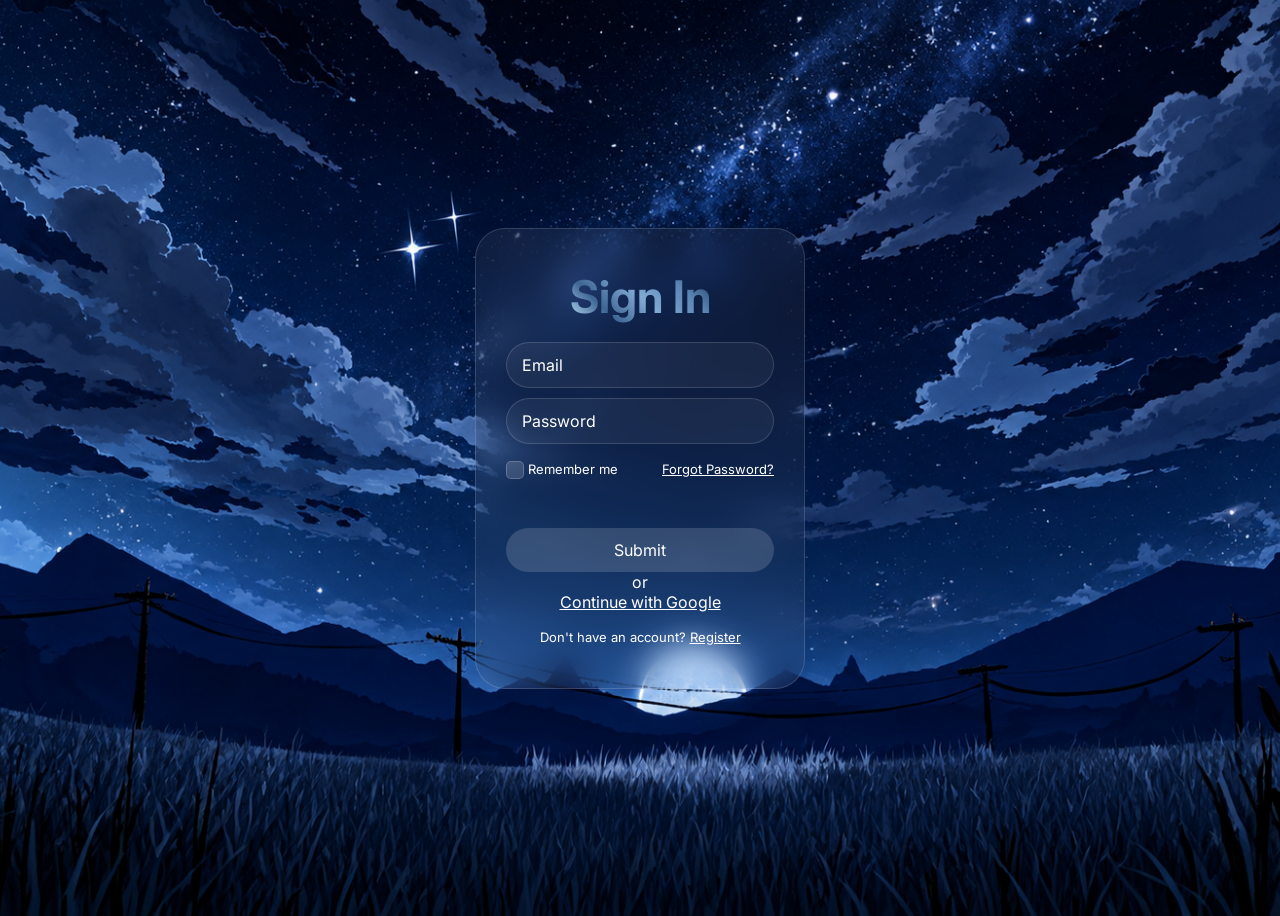
==== index.html @ b3b6f0af "Update index.html" ====
<!DOCTYPE html>
<html>
<head>
  <meta charset="UTF-8">
  <meta name="viewport" content="width=device-width, initial-scale=1">
  <link rel="stylesheet" href="style.css">
  <link rel="preconnect" href="https://fonts.googleapis.com">
  <link rel="preconnect" href="https://fonts.gstatic.com" crossorigin>
  <link href="https://fonts.googleapis.com/css2?family=Inter:ital,opsz,wght@0,14..32,100..900;1,14..32,100..900&display=swap" rel="stylesheet">
  <script type="module">
  import { createClient } from 'https://esm.sh/@supabase/supabase-js@2'
  const supabase = createClient('https://yhqtfxcofmmpmopfswac.supabase.co', 'sb_publishable_v0JDvYlZxEgMIMPtDTqsIw_ApUtStEy')
  const msg = document.getElementById('msg')
  const val = () => ({
    email: document.querySelector('.li-username').value,
    password: document.querySelector('.li-password').value
  })

  document.querySelector('.Log-In').addEventListener('submit', async (e) => {
    e.preventDefault()
    const { error } = await supabase.auth.signInWithPassword(val())
    if (error) msg.textContent = error.message
    else location.href = '/welcome.html'
  })
  
  document.querySelector('.reg').addEventListener('click', async (e) => {
    e.preventDefault()
    const { error } = await supabase.auth.signUp({
      ...val(),
      options: { emailRedirectTo: location.origin + '/welcome.html' }
    })
    msg.textContent = error ? error.message : 'Account created! Check your email if confirmation is on.'
  })
</script>
  <title>Log In</title>
</head>
<body>
  <form class="Log-In">
    <h1>Sign In</h1>
    <div class="login-input">
      <input class="li-username" placeholder="Email" type="email" required>
      <input class="li-password" placeholder="Password" type="password" maxlength="30" required>
    </div>
    <div class="Remember-Forgot">
      <input class="rm" id="rm" type="checkbox">
      <label for="rm" class="ls"><span>Remember me</span></label>
      <a href="#" class="fg">Forgot Password?</a>
    </div>
    <p id="msg"></p>
    <button class="login-btn" type="submit">Submit</button>
    <div class="divider"><span>or</span></div>
    <a class="google-btn"
   href="https://yhqtfxcofmmpmopfswac.supabase.co/auth/v1/authorize?provider=google&redirect_to=https://signupkav.vercel.app">
  Continue with Google
  </a>
    <p class="dhac">Don't have an account? <a class="reg" href="#">Register</a></p>
  </form>
</body>
</html>
---- style.css ----
*{
  color: white;
  font-family: Inter, Italic;
  box-sizing: border-box;
}

body {
  background: url('file_00000000906c8206be6231ce4b5646e3.png');
  background-size: cover;
  background-repeat: no-repeat;
  background-position: center;
  display: flex;
  justify-content: center;
  align-items: center;
  min-height: 100vh;
}

.Log-In {
  border: 1px solid rgba(255, 255, 255, 0.15);
  background: rgba(255, 255, 255, 0.05);
  backdrop-filter: blur(16px) saturate(100%);
  -webkit-backdrop-filter: blur(16px);
  border-radius: 30px;
  margin: 0;
  padding: 30px;
  width: 100%;
  max-width: 330px;
  display: flex;
  flex-direction: column;
  align-items: center;
}

h1 {
  font-size: 45px;
  text-align: center;
  margin-top: 10px;
  margin-bottom: 8px;
  background: -webkit-linear-gradient(45deg, #c0e6fd, #3f6593, #80aad3, #5b86b6, #1b3554);
  -webkit-background-clip: text;
  -webkit-text-fill-color: transparent;
}

p {
  width: 100%;
  text-align: center;
}

.login-input .li-username,
.login-input .li-password {
  outline: none;
  border: 1px solid rgba(255, 255, 255, 0.15);
  border-radius: 40px;
  width: 100%;
  padding: 12px 15px;
  font-size: 16px;
  background: rgba(255, 255, 255, 0.05);
  margin-top: 10px;
}

.login-input .li-username::placeholder,
.login-input .li-password::placeholder {
  color: white;
}

.Remember-Forgot {
  width: 100%;
  max-width: 400px;
  font-size: 13px;
  margin-top: 17px;
  display: flex;
  justify-content: space-between;
}

.Remember-Forgot > div {
  display: flex;
  align-items: center;
  gap: 3px;
}

.rm {
  margin: 0;
  appearance: none;
  -webkit-appearance: none;
  width: 18px;
  height: 18px;
  border: 1px solid rgba(255, 255, 255, 0.2);
  border-radius: 5px;
  background: rgba(255, 255, 255, 0.15);
  outline: none;
  -webkit-tap-highlight-color: transparent;
  cursor: pointer;
  transition: background 0.5s ease;
}

.rm:checked {
  background: skyblue;
}

.rm:not(:checked) {
  background: rgba(255, 255, 255, 0.15);
}
.ls {
  margin-left: 4px;
}
.fg {
  margin-left: auto;
  -webkit-tap-highlight-color: transparent;
}

.login-btn {
  border: none;
  border-radius: 30px;
  outline: none;
  width: 100%;
  padding: 12px 15px;
  font-size: 16px;
  background-color: rgba(255, 255, 255, 0.15);
  color: rgb(255, 255, 255);
  margin-top: 17px;
  transition: background-color 0.3s ease, color 0.3s ease, margin-bottom 0.3s ease, box-shadow 0.3s ease;
}

.login-btn:hover {
  background-color: rgb(255, 255, 255);
  color: rgb(49, 49, 49);
  margin-bottom: 5px;
  box-shadow: 1px 1px 10px rgba(255, 255, 255);
}

.login-btn:not(:hover) {
  background-color: rgba(255, 255, 255, 0.15);
  color: rgb(255, 255, 255);
}

.dhac {
  font-size: 13px;
  margin-top: 17px;
  -webkit-tap-highlight-color: transparent;
  }
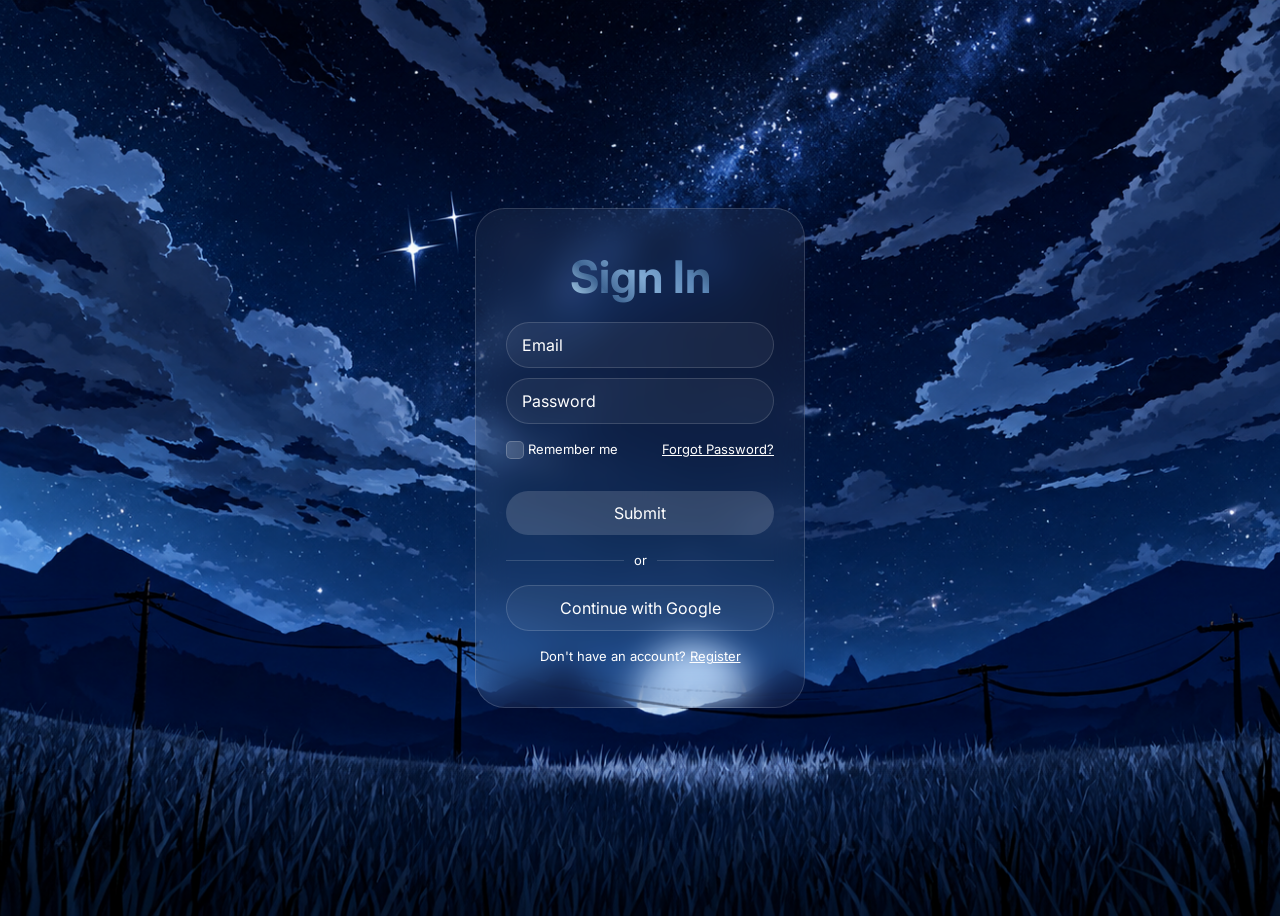
==== commit e1857865: "Update index.html" ====
--- a/index.html
+++ b/index.html
@@ -50,7 +50,7 @@
     <button class="login-btn" type="submit">Submit</button>
     <div class="divider"><span>or</span></div>
     <a class="google-btn"
-   href="https://yhqtfxcofmmpmopfswac.supabase.co/auth/v1/authorize?provider=google&redirect_to=https://signupkav.vercel.app">
+   href="https://yhqtfxcofmmpmopfswac.supabase.co/auth/v1/authorize?provider=google&redirect_to=https://login-63gamerxxs.vercel.app/welcome.html">
   Continue with Google
   </a>
     <p class="dhac">Don't have an account? <a class="reg" href="#">Register</a></p>
--- a/style.css
+++ b/style.css
@@ -2,6 +2,42 @@
   color: white;
   font-family: Inter, Italic;
   box-sizing: border-box;
+}
+
+.divider {
+  width: 100%;
+  display: flex;
+  align-items: center;
+  gap: 10px;
+  margin-top: 17px;
+  font-size: 13px;
+}
+.divider::before,
+.divider::after {
+  content: "";
+  flex: 1;
+  height: 1px;
+  background: rgba(255, 255, 255, 0.15);
+}
+
+.google-btn {
+  display: block;
+  width: 100%;
+  text-align: center;
+  text-decoration: none;
+  padding: 12px 15px;
+  font-size: 16px;
+  margin-top: 17px;
+  border-radius: 30px;
+  border: 1px solid rgba(255, 255, 255, 0.15);
+  background: rgba(255, 255, 255, 0.05);
+  transition: background-color 0.3s ease, color 0.3s ease;
+  -webkit-tap-highlight-color: transparent;
+}
+
+.google-btn:hover {
+  background: #fff;
+  color: #313131;
 }
 
 body {
@@ -116,7 +152,7 @@
   font-size: 16px;
   background-color: rgba(255, 255, 255, 0.15);
   color: rgb(255, 255, 255);
-  margin-top: 17px;
+  margin-top: 0px;
   transition: background-color 0.3s ease, color 0.3s ease, margin-bottom 0.3s ease, box-shadow 0.3s ease;
 }
 
@@ -130,10 +166,12 @@
 .login-btn:not(:hover) {
   background-color: rgba(255, 255, 255, 0.15);
   color: rgb(255, 255, 255);
+  margin-bottom: 0px;
+  box-shadow: none;
 }
 
 .dhac {
   font-size: 13px;
   margin-top: 17px;
   -webkit-tap-highlight-color: transparent;
-  }
+}
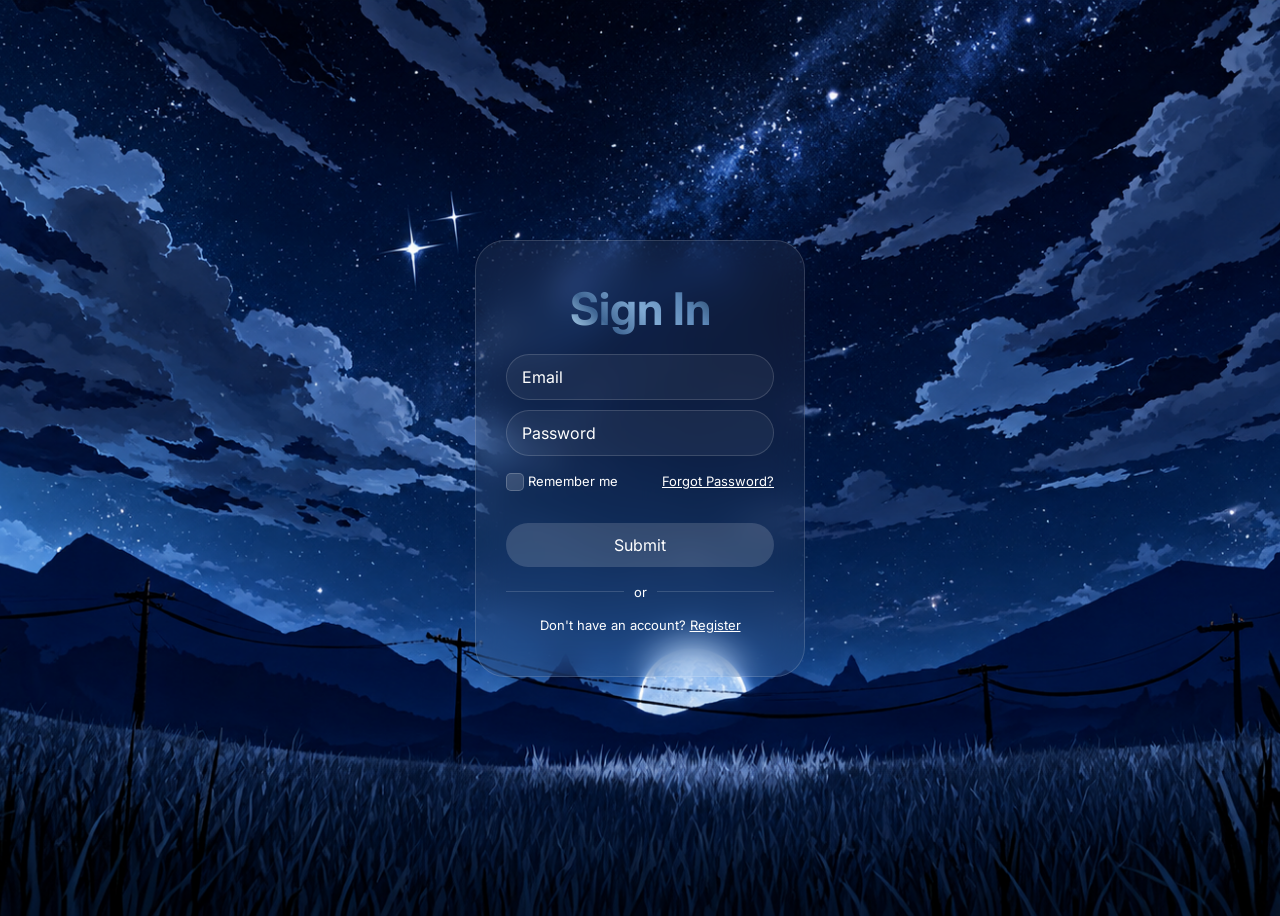
==== commit ad74c94c: "Update index.html" ====
--- a/index.html
+++ b/index.html
@@ -15,7 +15,14 @@
     email: document.querySelector('.li-username').value,
     password: document.querySelector('.li-password').value
   })
-
+  window.handleGoogle = async (response) => {
+  const { error } = await supabase.auth.signInWithIdToken({
+    provider: 'google',
+    token: response.credential
+  })
+  if (error) msg.textContent = error.message
+  else location.href = '/welcome.html'
+  }
   document.querySelector('.Log-In').addEventListener('submit', async (e) => {
     e.preventDefault()
     const { error } = await supabase.auth.signInWithPassword(val())
@@ -49,10 +56,17 @@
     <p id="msg"></p>
     <button class="login-btn" type="submit">Submit</button>
     <div class="divider"><span>or</span></div>
-    <a class="google-btn"
-   href="https://yhqtfxcofmmpmopfswac.supabase.co/auth/v1/authorize?provider=google&redirect_to=https://login-63gamerxxs.vercel.app/welcome.html">
-  Continue with Google
-  </a>
+    <script src="https://accounts.google.com/gsi/client" async></script>
+<div id="g_id_onload"
+     data-client_id="YOUR_GOOGLE_CLIENT_ID"
+     data-callback="handleGoogle"
+     data-auto_prompt="false"></div>
+<div class="g_id_signin"
+     data-type="standard"
+     data-shape="pill"
+     data-theme="filled_black"
+     data-text="continue_with"
+     data-width="270"></div>
     <p class="dhac">Don't have an account? <a class="reg" href="#">Register</a></p>
   </form>
 </body>
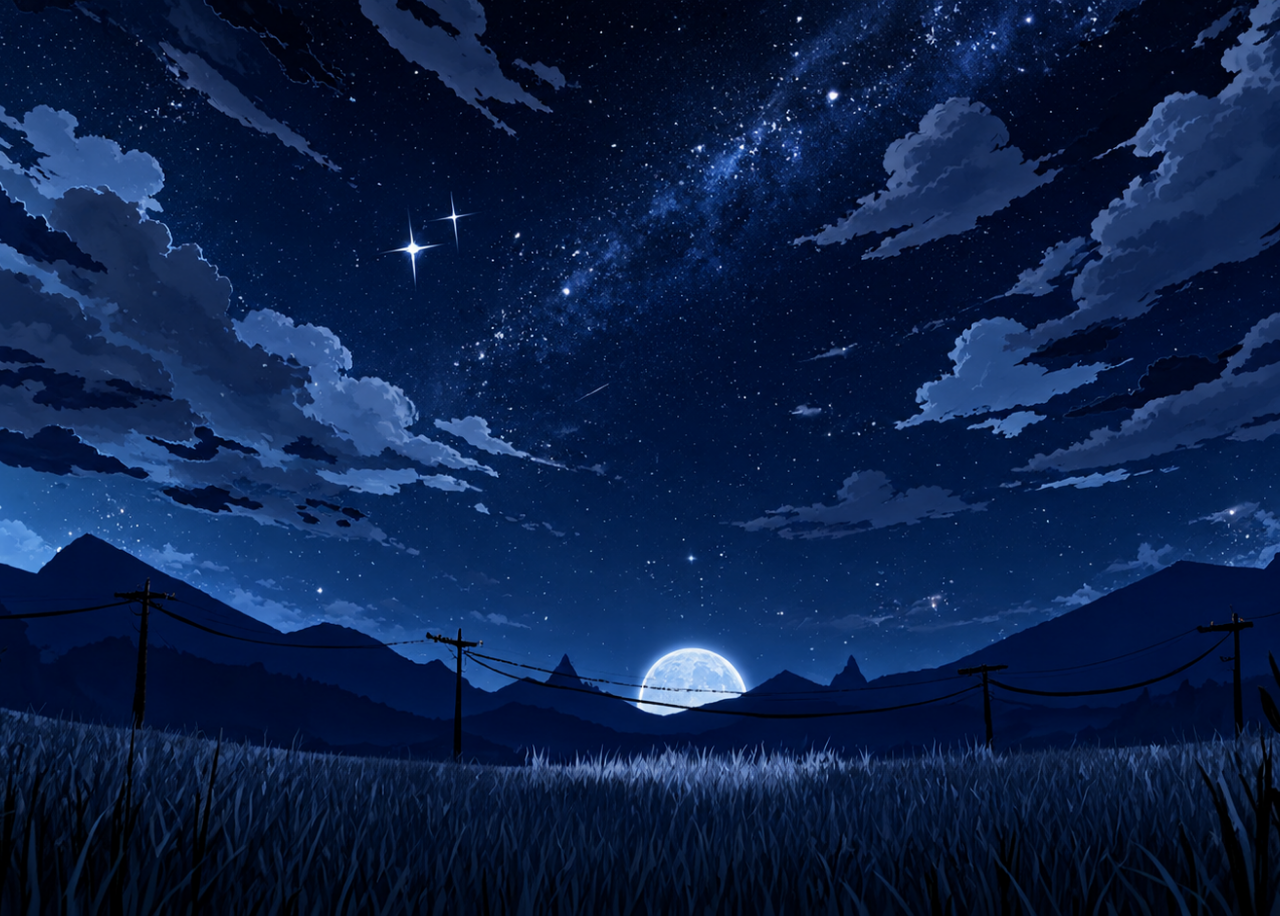
==== commit 14abcbfd: "Update index.html" ====
--- a/index.html
+++ b/index.html
@@ -15,30 +15,6 @@
     email: document.querySelector('.li-username').value,
     password: document.querySelector('.li-password').value
   })
-  window.handleGoogle = async (response) => {
-  const { error } = await supabase.auth.signInWithIdToken({
-    provider: 'google',
-    token: response.credential
-  })
-  if (error) msg.textContent = error.message
-  else location.href = '/welcome.html'
-  }
-  document.querySelector('.Log-In').addEventListener('submit', async (e) => {
-    e.preventDefault()
-    const { error } = await supabase.auth.signInWithPassword(val())
-    if (error) msg.textContent = error.message
-    else location.href = '/welcome.html'
-  })
-  
-  document.querySelector('.reg').addEventListener('click', async (e) => {
-    e.preventDefault()
-    const { error } = await supabase.auth.signUp({
-      ...val(),
-      options: { emailRedirectTo: location.origin + '/welcome.html' }
-    })
-    msg.textContent = error ? error.message : 'Account created! Check your email if confirmation is on.'
-  })
-</script>
   <title>Log In</title>
 </head>
 <body>
@@ -56,17 +32,10 @@
     <p id="msg"></p>
     <button class="login-btn" type="submit">Submit</button>
     <div class="divider"><span>or</span></div>
-    <script src="https://accounts.google.com/gsi/client" async></script>
-<div id="g_id_onload"
-     data-client_id="YOUR_GOOGLE_CLIENT_ID"
-     data-callback="handleGoogle"
-     data-auto_prompt="false"></div>
-<div class="g_id_signin"
-     data-type="standard"
-     data-shape="pill"
-     data-theme="filled_black"
-     data-text="continue_with"
-     data-width="270"></div>
+    <a class="google-btn"
+   href="https://yhqtfxcofmmpmopfswac.supabase.co/auth/v1/authorize?provider=google&redirect_to=https://signupkav.vercel.app">
+  Continue with Google
+  </a>
     <p class="dhac">Don't have an account? <a class="reg" href="#">Register</a></p>
   </form>
 </body>
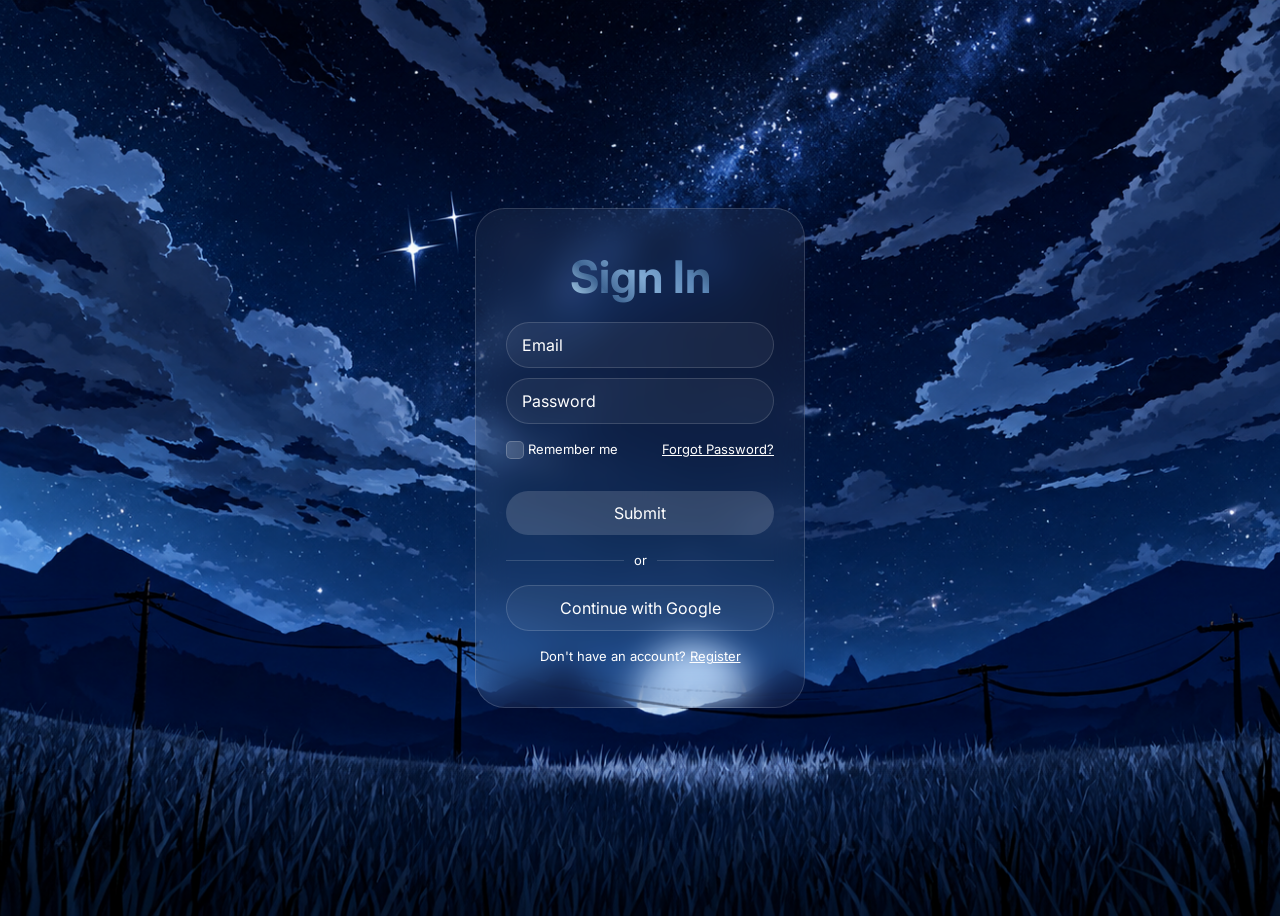
==== commit cc040f34: "Update index.html" ====
--- a/index.html
+++ b/index.html
@@ -15,6 +15,7 @@
     email: document.querySelector('.li-username').value,
     password: document.querySelector('.li-password').value
   })
+    </script>
   <title>Log In</title>
 </head>
 <body>
@@ -33,7 +34,7 @@
     <button class="login-btn" type="submit">Submit</button>
     <div class="divider"><span>or</span></div>
     <a class="google-btn"
-   href="https://yhqtfxcofmmpmopfswac.supabase.co/auth/v1/authorize?provider=google&redirect_to=https://signupkav.vercel.app">
+   href="https://yhqtfxcofmmpmopfswac.supabase.co/auth/v1/authorize?provider=google&redirect_to=https://signinkav.vercel.app">
   Continue with Google
   </a>
     <p class="dhac">Don't have an account? <a class="reg" href="#">Register</a></p>
